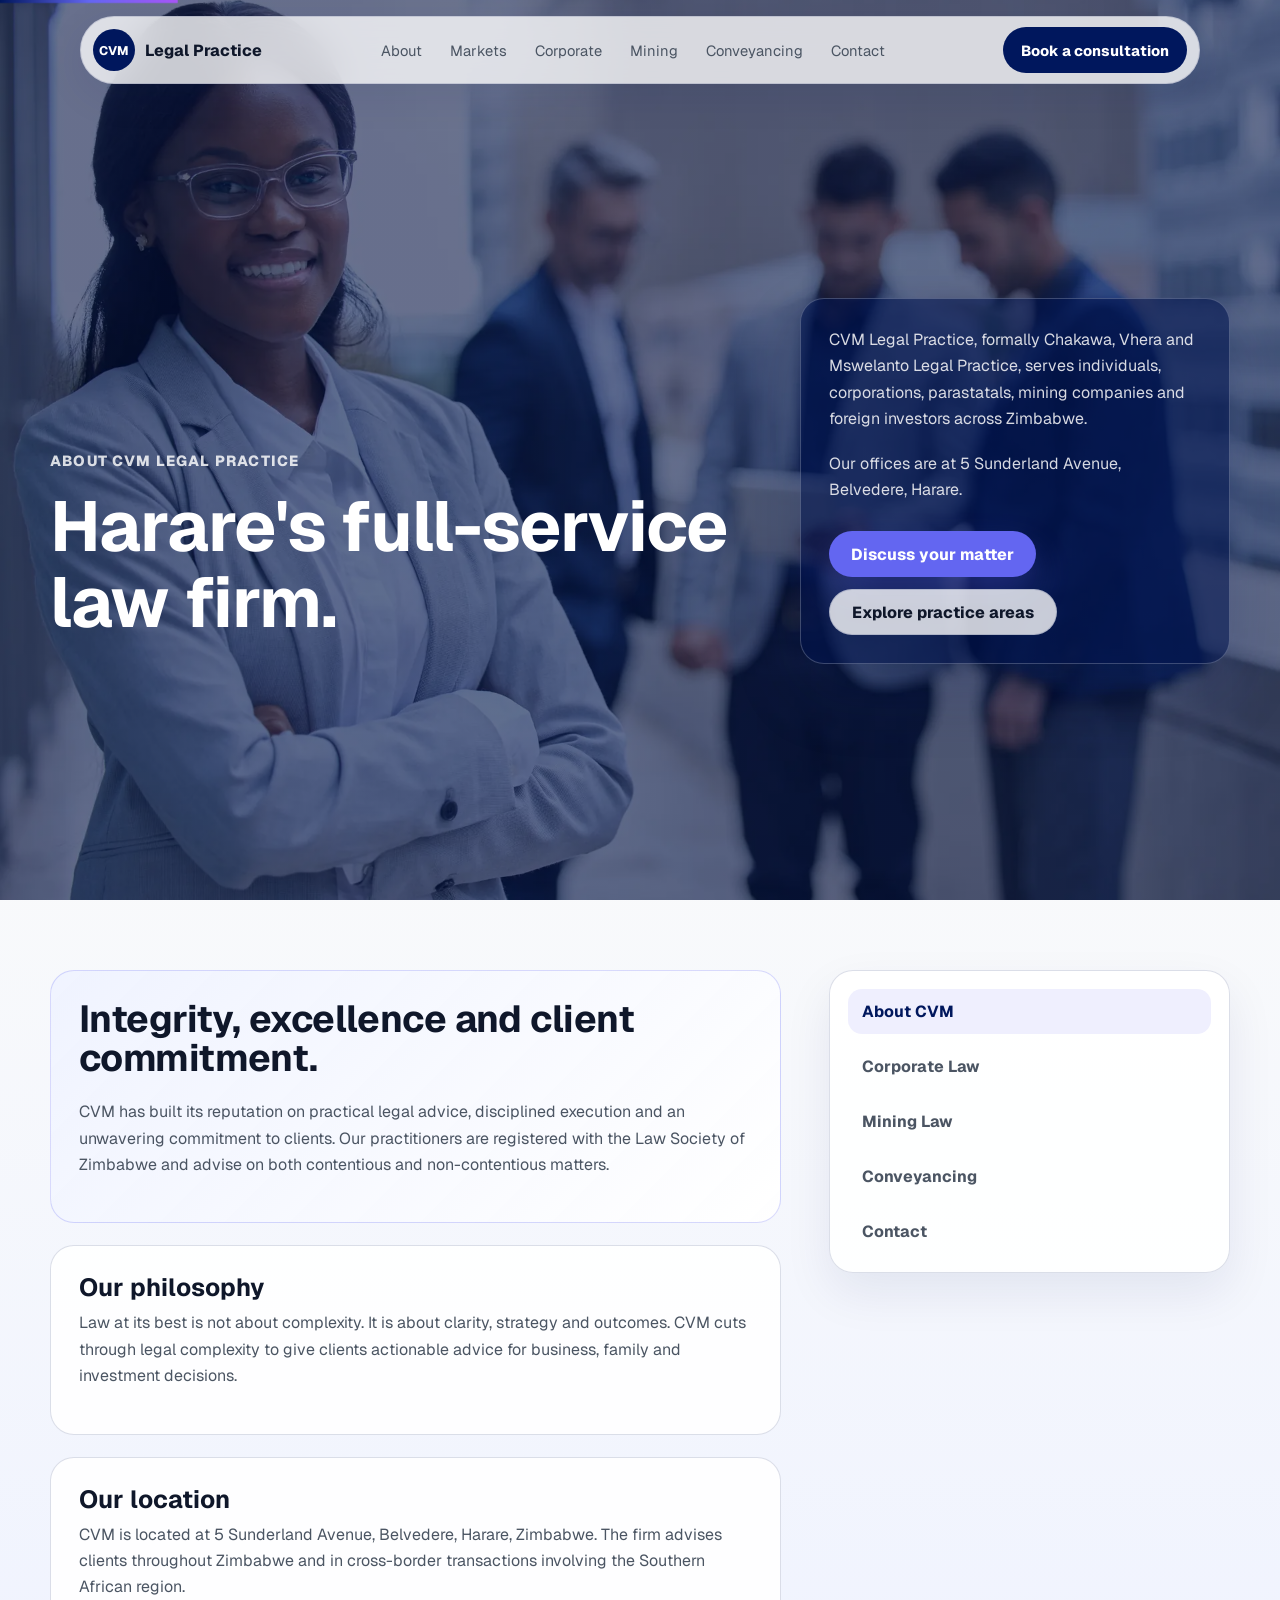
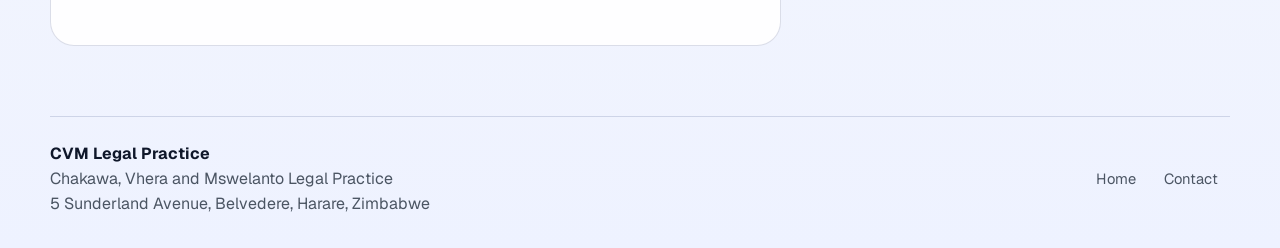
==== about.html @ 9c1fe83d "Initial commit" ====
<!doctype html>
<html lang="en">
  <head>
    <meta charset="utf-8" />
    <meta name="viewport" content="width=device-width, initial-scale=1" />
    <title>About CVM Legal Practice | Harare Law Firm</title>
    <meta name="description" content="Learn about Chakawa, Vhera and Mswelanto Legal Practice, a full-service law firm in Harare with expertise across corporate, mining, property and family law." />
    <link rel="canonical" href="https://www.cvm.co.zw/about.html" />
    <link rel="preconnect" href="https://fonts.googleapis.com" />
    <link rel="preconnect" href="https://fonts.gstatic.com" crossorigin />
    <link href="https://fonts.googleapis.com/css2?family=Geist:wght@100..900&display=swap" rel="stylesheet" />
    <link rel="stylesheet" href="styles.css" />
  </head>
  <body>
    <div class="scroll-progress" aria-hidden="true"></div>
    <header class="site-header" data-header>
      <a class="brand" href="index.html"><span class="brand-mark">CVM</span><span>Legal Practice</span></a>
      <nav class="nav-links" aria-label="Primary navigation"><a href="about.html">About</a><a href="index.html#markets">Markets</a><a href="corporate-law.html">Corporate</a><a href="mining-law.html">Mining</a><a href="conveyancing-harare.html">Conveyancing</a><a href="contact.html">Contact</a></nav>
      <a class="nav-cta" href="contact.html"><span class="cta-full">Book a consultation</span><span class="cta-short">Consult</span></a>
    </header>

    <main>
      <section class="page-hero section-shell" style="--hero-image: url('images/portrait-business-people-black-woman-with-arms-crossed-balcony-confidence-with-career-ambition-outdoor-employees-lawyer-with-pride-internship-buildings-with-candidate-attorney.webp'); --hero-position: center 35%;">
        <div class="page-hero-inner reveal">
          <div><p class="eyebrow">About CVM Legal Practice</p><h1>Harare's full-service law firm.</h1></div>
          <div class="page-summary"><p>CVM Legal Practice, formally Chakawa, Vhera and Mswelanto Legal Practice, serves individuals, corporations, parastatals, mining companies and foreign investors across Zimbabwe.</p>
            <p>Our offices are at 5 Sunderland Avenue, Belvedere, Harare.</p><div class="hero-actions"><a class="button button-primary" href="contact.html">Discuss your matter</a><a class="button button-secondary" href="#details">Explore practice areas</a></div></div>
        </div>
      </section>

      <section class="content-section section-shell" id="details">
        <div class="content-grid">
          <div class="copy-block reveal">
            <div class="answer-block">
              <h2>Integrity, excellence and client commitment.</h2>
              <p>CVM has built its reputation on practical legal advice, disciplined execution and an unwavering commitment to clients. Our practitioners are registered with the Law Society of Zimbabwe and advise on both contentious and non-contentious matters.</p>
            </div>
            <div class="info-panel">
              <h3>Our philosophy</h3>
              <p>Law at its best is not about complexity. It is about clarity, strategy and outcomes. CVM cuts through legal complexity to give clients actionable advice for business, family and investment decisions.</p>
            </div>
            <div class="info-panel">
              <h3>Our location</h3>
              <p>CVM is located at 5 Sunderland Avenue, Belvedere, Harare, Zimbabwe. The firm advises clients throughout Zimbabwe and in cross-border transactions involving the Southern African region.</p>
            </div>
          </div>
          <aside class="side-nav reveal">
            <a class="is-active" href="about.html">About CVM</a>
            <a href="corporate-law.html">Corporate Law</a>
            <a href="mining-law.html">Mining Law</a>
            <a href="conveyancing-harare.html">Conveyancing</a>
            <a href="contact.html">Contact</a>
          </aside>
        </div>
      </section>
    </main>

    <footer class="site-footer">
      <div><strong>CVM Legal Practice</strong><span>Chakawa, Vhera and Mswelanto Legal Practice</span><span>5 Sunderland Avenue, Belvedere, Harare, Zimbabwe</span></div>
      <nav><a href="index.html">Home</a><a href="contact.html">Contact</a></nav>
    </footer>
    <script src="script.js"></script>
  </body>
</html>
---- styles.css ----
:root {
  --ink: #0f172a;
  --muted: #4b5563;
  --paper: #f9fafb;
  --paper-strong: #ffffff;
  --clay: #6366f1;
  --moss: #00175d;
  --gold: #a855f7;
  --charcoal: #001450;
  --line: rgba(0, 23, 93, 0.14);
  --shadow: 0 28px 70px rgba(0, 23, 93, 0.16);
  font-family:
    "ABC Diatype", "ABCDiatype", Geist, Inter, ui-sans-serif, system-ui, -apple-system, BlinkMacSystemFont, "Segoe UI",
    sans-serif;
}

* {
  box-sizing: border-box;
}

html {
  scroll-behavior: smooth;
}

body {
  margin: 0;
  color: var(--ink);
  background:
    linear-gradient(180deg, var(--paper-strong) 0%, var(--paper) 44%, #eef2ff 100%);
  overflow-x: hidden;
}

img {
  display: block;
  max-width: 100%;
}

a {
  color: inherit;
  text-decoration: none;
}

.scroll-progress {
  position: fixed;
  inset: 0 auto auto 0;
  z-index: 80;
  width: 100%;
  height: 3px;
  transform: scaleX(0);
  transform-origin: left;
  background: linear-gradient(90deg, var(--moss), var(--clay), var(--gold));
}

.site-header {
  position: fixed;
  top: 16px;
  left: 50%;
  z-index: 70;
  display: grid;
  grid-template-columns: auto 1fr auto;
  align-items: center;
  gap: 28px;
  width: min(1120px, calc(100% - 32px));
  padding: 10px 12px;
  border: 1px solid rgba(0, 23, 93, 0.12);
  border-radius: 999px;
  background: rgba(255, 255, 255, 0.78);
  box-shadow: 0 12px 40px rgba(0, 23, 93, 0.08);
  backdrop-filter: blur(18px);
  transform: translateX(-50%);
  transition: background 240ms ease, transform 240ms ease, box-shadow 240ms ease;
}

.site-header.is-scrolled {
  background: rgba(255, 255, 255, 0.94);
  box-shadow: 0 18px 48px rgba(0, 23, 93, 0.14);
}

.brand,
.nav-links,
.site-footer nav {
  display: flex;
  align-items: center;
}

.brand {
  gap: 10px;
  font-weight: 760;
  white-space: nowrap;
}

.brand-mark {
  display: grid;
  width: 42px;
  height: 42px;
  place-items: center;
  border-radius: 50%;
  color: #ffffff;
  background: var(--moss);
  font-size: 0.78rem;
  letter-spacing: 0;
}

.nav-links {
  justify-content: center;
  gap: 4px;
}

.nav-links a,
.site-footer a {
  padding: 10px 12px;
  border-radius: 999px;
  color: var(--muted);
  font-size: 0.92rem;
  transition: color 180ms ease, background 180ms ease;
}

.nav-links a:hover,
.site-footer a:hover {
  color: var(--moss);
  background: rgba(99, 102, 241, 0.09);
}

.nav-cta,
.button {
  display: inline-flex;
  min-height: 46px;
  align-items: center;
  justify-content: center;
  border-radius: 999px;
  font-weight: 760;
  transition: transform 180ms ease, box-shadow 180ms ease, background 180ms ease;
}

.nav-cta {
  padding: 0 18px;
  color: #ffffff;
  background: var(--moss);
  font-size: 0.92rem;
}

.cta-short {
  display: none;
}

.button {
  padding: 0 22px;
}

.button:hover,
.nav-cta:hover {
  transform: translateY(-2px);
}

.button-primary {
  color: #ffffff;
  background: var(--clay);
  box-shadow: 0 18px 34px rgba(99, 102, 241, 0.28);
}

.button-secondary {
  border: 1px solid var(--line);
  color: var(--ink);
  background: rgba(255, 255, 255, 0.78);
}

.button-dark {
  color: #ffffff;
  background: var(--moss);
}

.section-shell {
  width: min(1180px, calc(100% - 40px));
  margin: 0 auto;
}

.hero,
.page-hero {
  position: relative;
  isolation: isolate;
  width: 100%;
  max-width: none;
  min-height: 100vh;
  margin: 0;
  overflow: hidden;
  color: var(--paper-strong);
  background-image:
    linear-gradient(rgba(0, 15, 60, 0.58), rgba(0, 15, 60, 0.58)),
    var(--hero-image);
  background-position: center, center, var(--hero-position, center);
  background-size: cover;
  background-attachment: fixed;
}

.hero::after,
.page-hero::after {
  content: none;
}

.hero {
  display: flex;
  flex-direction: column;
  justify-content: center;
  padding: 148px max(16px, calc((100% - 1120px) / 2)) 88px;
}

.hero-copy,
.network-copy,
.section-heading {
  min-width: 0;
}

.eyebrow {
  margin: 0 0 18px;
  color: var(--moss);
  font-size: 0.92rem;
  font-weight: 820;
  letter-spacing: 0.08em;
  text-transform: uppercase;
}

.hero .eyebrow,
.page-hero .eyebrow {
  color: rgba(255, 255, 255, 0.82);
}

h1,
h2,
h3,
p {
  margin-top: 0;
}

h1,
h2 {
  letter-spacing: -0.015em;
  line-height: 1.08;
}

h1 {
  max-width: 820px;
  margin-bottom: 24px;
  font-size: 4.4rem;
  overflow-wrap: break-word;
}

h2 {
  margin-bottom: 22px;
  font-size: 4.6rem;
}

h3 {
  margin-bottom: 10px;
  font-size: 1.85rem;
  line-height: 1.05;
}

.hero-text,
.section-heading p,
.network-copy p,
.final-card p {
  color: var(--muted);
  font-size: 1.18rem;
  line-height: 1.62;
}

.hero-text {
  max-width: 600px;
}

.hero .hero-text,
.page-hero .page-summary p {
  color: rgba(255, 255, 255, 0.84);
}

.hero-actions,
.contact-row {
  display: flex;
  flex-wrap: wrap;
  gap: 12px;
  margin-top: 28px;
}

.intro-band {
  padding: 96px 0 56px;
}

.intro-inner {
  width: min(1180px, calc(100% - 40px));
  margin: 0 auto;
  padding: 32px;
  border: 1px solid var(--line);
  border-radius: 28px;
  background: rgba(255, 255, 255, 0.88);
  box-shadow: 0 22px 52px rgba(0, 23, 93, 0.08);
}

.intro-inner p {
  max-width: 980px;
  margin: 0;
  color: var(--muted);
  font-size: 1.18rem;
  line-height: 1.7;
}

.hero-visual {
  position: relative;
  display: grid;
  min-height: 480px;
  overflow: visible;
  background: transparent;
  isolation: isolate;
}

.network-visual::after {
  position: absolute;
  inset: 0;
  content: "";
  background:
    linear-gradient(180deg, rgba(0, 23, 93, 0.02), rgba(0, 20, 80, 0.5)),
    linear-gradient(90deg, rgba(0, 20, 80, 0.32), transparent 58%);
  pointer-events: none;
}

.hero-visual img {
  display: none;
}

.network-visual img {
  position: absolute;
  inset: 0;
  width: 100%;
  height: 100%;
  object-fit: cover;
  transform: scale(1.04);
}

.floating-card {
  position: absolute;
  z-index: 2;
  width: min(300px, calc(100% - 40px));
  padding: 18px;
  border: 1px solid rgba(255, 255, 255, 0.3);
  border-radius: 22px;
  color: var(--paper-strong);
  background: rgba(0, 20, 80, 0.78);
  box-shadow: 0 18px 44px rgba(0, 23, 93, 0.28);
  backdrop-filter: blur(18px);
}

.top-card {
  top: 28px;
  left: 26px;
}

.bottom-card {
  right: 24px;
  bottom: 24px;
}

.matter-card strong {
  display: block;
  margin: 7px 0 10px;
  font-size: 1.45rem;
  line-height: 1;
}

.card-kicker,
.matter-card small {
  color: rgba(255, 255, 255, 0.72);
  font-size: 0.82rem;
}

.meter {
  height: 8px;
  margin-bottom: 10px;
  overflow: hidden;
  border-radius: 999px;
  background: rgba(255, 255, 255, 0.18);
}

.meter span {
  display: block;
  height: 100%;
  border-radius: inherit;
  background: linear-gradient(90deg, var(--gold), var(--clay));
}

.service-strip {
  display: grid;
  grid-template-columns: repeat(3, minmax(0, 1fr));
  gap: 1px;
  width: min(1180px, calc(100% - 40px));
  margin: 0 auto;
  overflow: hidden;
  border: 1px solid var(--line);
  border-radius: 28px;
  background: var(--line);
  box-shadow: 0 24px 54px rgba(0, 23, 93, 0.08);
}

.market-section {
  padding: 128px 0 72px;
}

.market-grid {
  display: grid;
  grid-template-columns: repeat(3, minmax(0, 1fr));
  gap: 22px;
}

.market-card {
  position: relative;
  display: flex;
  min-height: 300px;
  flex-direction: column;
  justify-content: end;
  overflow: hidden;
  padding: 24px;
  border-radius: 24px;
  color: var(--paper-strong);
  background-image:
    linear-gradient(180deg, rgba(0, 20, 80, 0.06), rgba(0, 20, 80, 0.78)),
    var(--card-image);
  background-position: center;
  background-size: cover;
  box-shadow: 0 20px 48px rgba(0, 23, 93, 0.12);
}

.market-card-large {
  grid-column: span 2;
}

.market-card span {
  margin-bottom: 8px;
  color: rgba(255, 255, 255, 0.76);
  font-size: 0.8rem;
  font-weight: 840;
  letter-spacing: 0.08em;
  text-transform: uppercase;
}

.market-card strong {
  max-width: 360px;
  font-size: 1.35rem;
  line-height: 1.1;
}

.practice-section {
  padding: 128px 0 100px;
}

.practice-grid {
  display: grid;
  grid-template-columns: repeat(3, minmax(0, 1fr));
  gap: 24px;
}

.practice-card {
  position: relative;
  display: block;
  min-height: 420px;
  overflow: hidden;
  padding: 192px 34px 36px;
  border: 1px solid var(--line);
  border-radius: 24px;
  background: rgba(255, 255, 255, 0.9);
  box-shadow: 0 20px 48px rgba(0, 23, 93, 0.07);
  transition: transform 180ms ease, box-shadow 180ms ease, border-color 180ms ease;
}

.practice-card::before {
  position: absolute;
  inset: 0 0 auto;
  height: 150px;
  background-image:
    linear-gradient(180deg, rgba(0, 20, 80, 0.04), rgba(0, 20, 80, 0.22)),
    var(--card-image);
  background-position: center;
  background-size: cover;
  content: "";
}

.practice-card:hover {
  border-color: rgba(99, 102, 241, 0.34);
  box-shadow: 0 26px 58px rgba(0, 23, 93, 0.12);
  transform: translateY(-4px);
}

.practice-card span {
  display: inline-block;
  margin-bottom: 22px;
  color: var(--clay);
  font-size: 0.8rem;
  font-weight: 840;
  letter-spacing: 0.08em;
  text-transform: uppercase;
}

.practice-card p {
  color: var(--muted);
  line-height: 1.58;
}

.page-hero {
  display: grid;
  align-items: center;
  padding: 132px max(20px, calc((100% - 1180px) / 2)) 70px;
}

.page-hero-inner {
  display: grid;
  grid-template-columns: minmax(0, 0.95fr) minmax(320px, 0.58fr);
  gap: 46px;
  align-items: end;
  min-width: 0;
}

.page-hero h1 {
  max-width: 920px;
}

.page-summary {
  width: 100%;
  max-width: 100%;
  min-width: 0;
  padding: 28px;
  border: 1px solid rgba(255, 255, 255, 0.22);
  border-radius: 24px;
  background: rgba(0, 20, 80, 0.58);
  box-shadow: var(--shadow);
  backdrop-filter: blur(18px);
}

.page-summary p {
  overflow-wrap: anywhere;
  margin-bottom: 18px;
  color: rgba(255, 255, 255, 0.84);
  line-height: 1.65;
}

.page-summary p:last-child {
  margin-bottom: 0;
}

.content-section {
  padding: 70px 0;
}

.content-grid {
  display: grid;
  grid-template-columns: minmax(0, 0.82fr) minmax(320px, 0.45fr);
  gap: 48px;
  align-items: start;
  min-width: 0;
}

.copy-block {
  display: grid;
  gap: 22px;
}

.answer-block,
.services-list,
.info-panel {
  padding: 28px;
  border: 1px solid var(--line);
  border-radius: 24px;
  background: rgba(255, 255, 255, 0.9);
}

.answer-block {
  border-color: rgba(99, 102, 241, 0.24);
  background: linear-gradient(135deg, rgba(238, 242, 255, 0.9), rgba(255, 255, 255, 0.96));
}

.answer-block p,
.copy-block p,
.info-panel p {
  color: var(--muted);
  line-height: 1.65;
}

.answer-block h2,
.info-panel h2,
.services-list h2 {
  font-size: 2.35rem;
  line-height: 1.04;
}

.answer-block h3,
.info-panel h3,
.services-list h3 {
  font-size: 1.55rem;
}

.services-list ul,
.info-panel ul {
  display: grid;
  gap: 12px;
  margin: 0;
  padding: 0;
  list-style: none;
}

.services-list li,
.info-panel li {
  position: relative;
  padding-left: 24px;
  color: var(--muted);
  line-height: 1.48;
}

.services-list li::before,
.info-panel li::before {
  position: absolute;
  left: 0;
  top: 0.62em;
  width: 8px;
  height: 8px;
  border-radius: 50%;
  background: var(--clay);
  content: "";
}

.side-nav {
  position: sticky;
  top: 112px;
  display: grid;
  gap: 10px;
  padding: 18px;
  border: 1px solid var(--line);
  border-radius: 24px;
  background: rgba(255, 255, 255, 0.9);
  box-shadow: 0 20px 48px rgba(0, 23, 93, 0.08);
}

.side-nav a {
  padding: 12px 14px;
  border-radius: 14px;
  color: var(--muted);
  font-weight: 720;
}

.side-nav a:hover,
.side-nav a.is-active {
  color: var(--moss);
  background: rgba(99, 102, 241, 0.1);
}

.mini-faq {
  display: grid;
  gap: 14px;
}

.mini-faq details {
  border: 1px solid var(--line);
  border-radius: 18px;
  background: rgba(255, 255, 255, 0.9);
  overflow: hidden;
}

.mini-faq summary {
  cursor: pointer;
  padding: 18px 20px;
  color: var(--ink);
  font-weight: 800;
  list-style: none;
}

.mini-faq p {
  margin: 0;
  padding: 0 20px 20px;
  color: var(--muted);
  line-height: 1.62;
}

.service-panel {
  position: relative;
  min-height: 420px;
  overflow: hidden;
  padding: 44px;
  color: var(--paper-strong);
  background-image:
    linear-gradient(180deg, rgba(0, 20, 80, 0.22), rgba(0, 20, 80, 0.82)),
    var(--card-image);
  background-position: center;
  background-size: cover;
}

.service-panel h2,
.service-panel p {
  position: relative;
  z-index: 1;
}

.service-panel span,
.step span,
.device-header p,
.device-footer span {
  display: inline-block;
  margin-bottom: 24px;
  color: var(--clay);
  font-size: 0.8rem;
  font-weight: 840;
  letter-spacing: 0.08em;
  text-transform: uppercase;
}

.service-panel span {
  color: rgba(255, 255, 255, 0.9);
}

.service-panel h2 {
  margin-bottom: 22px;
  font-size: 3.1rem;
  line-height: 0.98;
}

.service-panel p,
.step p,
.timeline-row small,
.risk-stats span {
  color: var(--muted);
  line-height: 1.58;
}

.service-panel p {
  color: rgba(255, 255, 255, 0.8);
}

.method {
  padding: 160px 0 140px;
}

.section-heading {
  max-width: 850px;
  margin-bottom: 72px;
}

.steps-grid {
  display: grid;
  grid-template-columns: minmax(0, 0.92fr) minmax(340px, 0.72fr);
  gap: 70px;
  align-items: start;
}

.steps-copy {
  display: grid;
  gap: 18px;
}

.step {
  position: relative;
  min-height: 172px;
  padding: 30px 0 34px 178px;
  border-bottom: 1px solid var(--line);
}

.step::before {
  position: absolute;
  left: 0;
  top: 30px;
  width: 142px;
  height: 112px;
  border-radius: 18px;
  background-image:
    linear-gradient(180deg, rgba(0, 20, 80, 0.02), rgba(0, 20, 80, 0.24)),
    var(--card-image);
  background-position: center;
  background-size: cover;
  box-shadow: 0 14px 32px rgba(0, 23, 93, 0.1);
  content: "";
}

.case-device {
  position: sticky;
  top: 112px;
  min-height: 560px;
  padding: 20px;
  border: 1px solid rgba(255, 255, 255, 0.18);
  border-radius: 34px;
  color: var(--paper-strong);
  background-image:
    linear-gradient(145deg, rgba(168, 85, 247, 0.28), rgba(0, 20, 80, 0.9)),
    var(--card-image);
  background-position: center;
  background-size: cover;
  box-shadow: var(--shadow);
}

.device-bar {
  display: flex;
  gap: 8px;
  margin-bottom: 34px;
}

.device-bar span {
  width: 10px;
  height: 10px;
  border-radius: 50%;
  background: rgba(255, 255, 255, 0.35);
}

.device-header {
  padding: 18px;
  border-radius: 22px;
  background: rgba(255, 255, 255, 0.08);
}

.device-header p {
  margin-bottom: 10px;
}

.device-header strong {
  font-size: 1.55rem;
}

.timeline {
  display: grid;
  gap: 18px;
  padding: 28px 10px;
}

.timeline-row {
  display: grid;
  grid-template-columns: 24px 1fr;
  gap: 14px;
  align-items: start;
}

.timeline-row > span {
  position: relative;
  width: 16px;
  height: 16px;
  margin-top: 4px;
  border: 2px solid rgba(255, 255, 255, 0.32);
  border-radius: 50%;
}

.timeline-row.active > span {
  border-color: var(--gold);
  background: var(--gold);
  box-shadow: 0 0 0 7px rgba(168, 85, 247, 0.12);
}

.timeline-row strong {
  display: block;
  margin-bottom: 4px;
}

.device-footer {
  display: flex;
  align-items: end;
  justify-content: space-between;
  margin-top: auto;
  padding: 22px;
  border-radius: 22px;
  background: var(--paper-strong);
  color: var(--ink);
}

.device-footer span {
  margin: 0;
  color: var(--muted);
}

.device-footer strong {
  color: var(--moss);
  font-size: 2.8rem;
  line-height: 0.88;
}

.risk-band {
  color: var(--paper-strong);
  background-image:
    linear-gradient(90deg, rgba(0, 20, 80, 0.95), rgba(0, 20, 80, 0.78)),
    var(--card-image);
  background-position: center;
  background-size: cover;
  background-attachment: fixed;
}

.risk-inner {
  display: grid;
  grid-template-columns: minmax(0, 0.95fr) minmax(0, 1.05fr);
  gap: 56px;
  width: min(1180px, calc(100% - 40px));
  margin: 0 auto;
  padding: 108px 0;
}

.faq-inner {
  align-items: start;
}

.faq-list {
  display: grid;
  gap: 14px;
}

.faq-item {
  border: 1px solid rgba(255, 255, 255, 0.12);
  border-radius: 22px;
  background: rgba(255, 255, 255, 0.06);
  overflow: hidden;
}

.faq-item summary {
  cursor: pointer;
  padding: 22px 24px;
  color: var(--paper-strong);
  font-size: 1.05rem;
  font-weight: 780;
  list-style: none;
}

.faq-item summary::-webkit-details-marker {
  display: none;
}

.faq-item summary::after {
  content: "+";
  float: right;
  color: var(--gold);
  font-size: 1.35rem;
  line-height: 1;
}

.faq-item[open] summary::after {
  content: "-";
}

.faq-item p {
  margin: 0;
  padding: 0 24px 24px;
  color: rgba(255, 255, 255, 0.72);
  line-height: 1.62;
}

.risk-copy h2 {
  max-width: 620px;
}

.risk-stats {
  display: grid;
  gap: 16px;
}

.stat-card {
  display: grid;
  grid-template-columns: 140px 1fr;
  gap: 20px;
  align-items: center;
  padding: 24px;
  border: 1px solid rgba(255, 255, 255, 0.12);
  border-radius: 24px;
  background: rgba(255, 255, 255, 0.06);
}

.stat-card strong {
  color: var(--gold);
  font-size: 4.2rem;
  line-height: 0.9;
}

.risk-stats span {
  color: rgba(255, 255, 255, 0.72);
  font-size: 1.05rem;
}

.network {
  display: grid;
  grid-template-columns: minmax(360px, 0.88fr) minmax(0, 1fr);
  gap: 72px;
  align-items: center;
  padding: 152px 0;
}

.network-visual {
  position: relative;
  display: grid;
  min-height: 540px;
  overflow: hidden;
  border-radius: 32px;
  background: var(--charcoal);
  box-shadow: var(--shadow);
}

.network-copy {
  max-width: 650px;
}

.final-cta {
  width: min(1180px, calc(100% - 40px));
  margin: 0 auto;
  padding: 0 0 92px;
}

.final-card {
  padding: clamp(32px, 7vw, 76px);
  border-radius: 34px;
  color: var(--paper-strong);
  background-image:
    linear-gradient(135deg, rgba(0, 23, 93, 0.94), rgba(99, 102, 241, 0.74)),
    var(--final-image);
  background-position: center;
  background-size: cover;
  box-shadow: var(--shadow);
}

.final-card .eyebrow,
.final-card p {
  color: rgba(255, 255, 255, 0.78);
}

.final-card h2 {
  max-width: 920px;
}

.final-card p {
  max-width: 700px;
}

.contact-details {
  display: grid;
  gap: 8px;
  max-width: 760px;
  margin-top: 24px;
  color: rgba(255, 255, 255, 0.82);
  line-height: 1.48;
}

.site-footer {
  display: flex;
  width: min(1180px, calc(100% - 40px));
  margin: 0 auto;
  padding: 26px 0 34px;
  align-items: center;
  justify-content: space-between;
  border-top: 1px solid var(--line);
}

.site-footer div {
  display: grid;
  gap: 4px;
}

.site-footer span {
  color: var(--muted);
}

.site-footer nav {
  gap: 4px;
}

.reveal {
  opacity: 0;
  transform: translateY(26px);
  will-change: transform, opacity;
  transition: opacity 750ms ease, transform 950ms cubic-bezier(0.16, 1, 0.3, 1);
}

.reveal.is-visible {
  opacity: 1;
  transform: translateY(0) scale(1);
}

.hero .reveal,
.page-hero .reveal {
  opacity: 1;
  transform: none;
}

@media (prefers-reduced-motion: reduce) {
  *,
  *::before,
  *::after {
    scroll-behavior: auto !important;
    transition-duration: 0.01ms !important;
    animation-duration: 0.01ms !important;
    animation-iteration-count: 1 !important;
  }
}

@media (max-width: 980px) {
  .site-header {
    grid-template-columns: auto auto;
    gap: 12px;
  }

  .nav-links {
    display: none;
  }

  .hero,
  .page-hero-inner,
  .content-grid,
  .steps-grid,
  .risk-inner,
  .network {
    grid-template-columns: 1fr;
  }

  .market-grid {
    grid-template-columns: repeat(2, minmax(0, 1fr));
    gap: 16px;
  }

  .market-card-large {
    grid-column: auto;
  }

  .practice-grid {
    grid-template-columns: repeat(2, minmax(0, 1fr));
    gap: 16px;
  }

  .hero {
    min-height: 100vh;
    padding-top: 118px;
  }

  .hero-visual,
  .network-visual {
    min-height: 500px;
  }

  h1 {
    font-size: 4.6rem;
  }

  h2 {
    font-size: 4.3rem;
  }

  .case-device {
    position: relative;
    top: auto;
  }

  .side-nav {
    position: relative;
    top: auto;
  }
}

@media (max-width: 680px) {
  .site-header {
    top: 10px;
    width: calc(100% - 20px);
    padding: 8px;
  }

  .brand span:last-child {
    display: none;
  }

  .brand-mark {
    width: 38px;
    height: 38px;
  }

  .nav-cta {
    min-height: 40px;
    max-width: 118px;
    padding: 0 15px;
    font-size: 0.82rem;
  }

  .cta-full {
    display: none;
  }

  .cta-short {
    display: inline;
  }

  .section-shell,
  .service-strip,
  .intro-inner,
  .risk-inner,
  .final-cta,
  .site-footer {
    width: min(1180px, calc(100% - 24px));
  }

  .hero {
    padding: 108px 12px 58px;
    gap: 30px;
  }

  .market-grid {
    grid-template-columns: 1fr;
  }

  .market-card {
    min-height: 230px;
    padding: 22px;
    border-radius: 20px;
  }

  .page-hero {
    min-height: 100vh;
    padding: 112px 12px 50px;
  }

  .page-hero-inner {
    width: 100%;
    min-width: 0;
  }

  .page-hero h1 {
    max-width: 330px;
    font-size: 2.18rem;
    line-height: 1.02;
    overflow-wrap: anywhere;
  }

  .page-summary,
  .answer-block,
  .services-list,
  .info-panel {
    width: min(100%, 330px);
    padding: 22px;
    border-radius: 20px;
  }

  .content-section {
    padding: 48px 0;
  }

  .hero-copy {
    width: min(100%, 330px);
  }

  h1 {
    max-width: 340px;
    font-size: 2.95rem;
    line-height: 0.96;
  }

  h2 {
    font-size: 3.1rem;
    line-height: 0.98;
  }

  h3 {
    font-size: 1.45rem;
  }

  .hero-text,
  .section-heading p,
  .network-copy p,
  .final-card p {
    font-size: 1.02rem;
  }

  .eyebrow {
    max-width: 320px;
    font-size: 0.76rem;
    line-height: 1.45;
  }

  .hero-actions,
  .contact-row {
    display: grid;
    width: min(100%, 330px);
  }

  .hero-visual,
  .network-visual {
    min-height: 430px;
    border-radius: 24px;
  }

  .floating-card {
    width: calc(100% - 28px);
    padding: 15px;
    border-radius: 18px;
  }

  .matter-card strong {
    font-size: 1.18rem;
    line-height: 1.08;
  }

  .top-card {
    top: 14px;
    left: 14px;
  }

  .bottom-card {
    right: 14px;
    bottom: 14px;
  }

  .service-strip {
    grid-template-columns: 1fr;
    border-radius: 22px;
  }

  .practice-section {
    padding: 66px 0 56px;
  }

  .practice-grid {
    grid-template-columns: 1fr;
  }

  .practice-card {
    min-height: auto;
    padding: 24px;
    border-radius: 20px;
  }

  .intro-inner {
    padding: 24px;
    border-radius: 22px;
  }

  .intro-inner p {
    font-size: 1.02rem;
  }

  .service-panel {
    min-height: 285px;
    padding: 26px;
  }

  .step {
    min-height: auto;
    padding: 154px 0 34px;
  }

  .step::before {
    top: 24px;
    width: 100%;
    height: 108px;
  }

  .method,
  .network {
    padding: 78px 0;
  }

  .steps-grid {
    gap: 36px;
  }

  .case-device {
    min-height: 500px;
    border-radius: 26px;
  }

  .risk-inner {
    padding: 76px 0;
  }

  .stat-card {
    grid-template-columns: 1fr;
    gap: 8px;
  }

  .final-card {
    border-radius: 24px;
  }

  .site-footer {
    display: grid;
    gap: 18px;
  }
}

/* ── Consultation form ───────────────────────────────────────────── */

.consultation-layout {
  display: grid;
  grid-template-columns: minmax(0, 1.3fr) minmax(300px, 0.62fr);
  gap: 60px;
  align-items: start;
  padding: 72px 0 108px;
}

.form-side h2 {
  font-size: 2.8rem;
  margin-bottom: 12px;
}

.form-side > p {
  color: var(--muted);
  font-size: 1.08rem;
  line-height: 1.65;
  margin-bottom: 36px;
}

.consult-form {
  display: grid;
  gap: 20px;
}

.form-row {
  display: grid;
  grid-template-columns: 1fr 1fr;
  gap: 18px;
}

.form-group {
  display: grid;
  gap: 8px;
}

.form-group label {
  font-size: 0.82rem;
  font-weight: 800;
  color: var(--ink);
  letter-spacing: 0.06em;
  text-transform: uppercase;
}

.form-group input,
.form-group select,
.form-group textarea {
  width: 100%;
  padding: 14px 18px;
  border: 1px solid var(--line);
  border-radius: 14px;
  background: rgba(255, 255, 255, 0.92);
  color: var(--ink);
  font-size: 1rem;
  font-family: inherit;
  transition: border-color 220ms ease, box-shadow 220ms ease;
  outline: none;
  -webkit-appearance: none;
  appearance: none;
}

.form-group input::placeholder,
.form-group textarea::placeholder {
  color: rgba(75, 85, 99, 0.55);
}

.form-group input:focus,
.form-group select:focus,
.form-group textarea:focus {
  border-color: rgba(99, 102, 241, 0.6);
  box-shadow: 0 0 0 4px rgba(99, 102, 241, 0.1);
}

.form-group textarea {
  resize: vertical;
  min-height: 126px;
  line-height: 1.62;
}

.form-submit {
  width: 100%;
  min-height: 54px;
  font-size: 1rem;
  letter-spacing: 0.01em;
  cursor: pointer;
  border: none;
}

.contact-info-side {
  display: grid;
  gap: 22px;
  position: sticky;
  top: 112px;
}

.info-card {
  padding: 30px;
  border: 1px solid var(--line);
  border-radius: 24px;
  background: rgba(255, 255, 255, 0.92);
  box-shadow: 0 16px 40px rgba(0, 23, 93, 0.07);
}

.info-card h3 {
  font-size: 1.22rem;
  line-height: 1.2;
  margin-bottom: 20px;
}

.info-card ul {
  display: grid;
  gap: 16px;
  margin: 0;
  padding: 0;
  list-style: none;
}

.info-card li {
  display: grid;
  gap: 3px;
}

.info-card li strong {
  font-size: 0.74rem;
  font-weight: 860;
  letter-spacing: 0.08em;
  text-transform: uppercase;
  color: var(--clay);
}

.info-card li span,
.info-card li a {
  color: var(--muted);
  line-height: 1.52;
  font-size: 0.96rem;
}

@media (max-width: 860px) {
  .consultation-layout {
    grid-template-columns: 1fr;
    padding: 52px 0 80px;
  }

  .contact-info-side {
    position: relative;
    top: auto;
  }

  .form-row {
    grid-template-columns: 1fr;
    gap: 16px;
  }
}
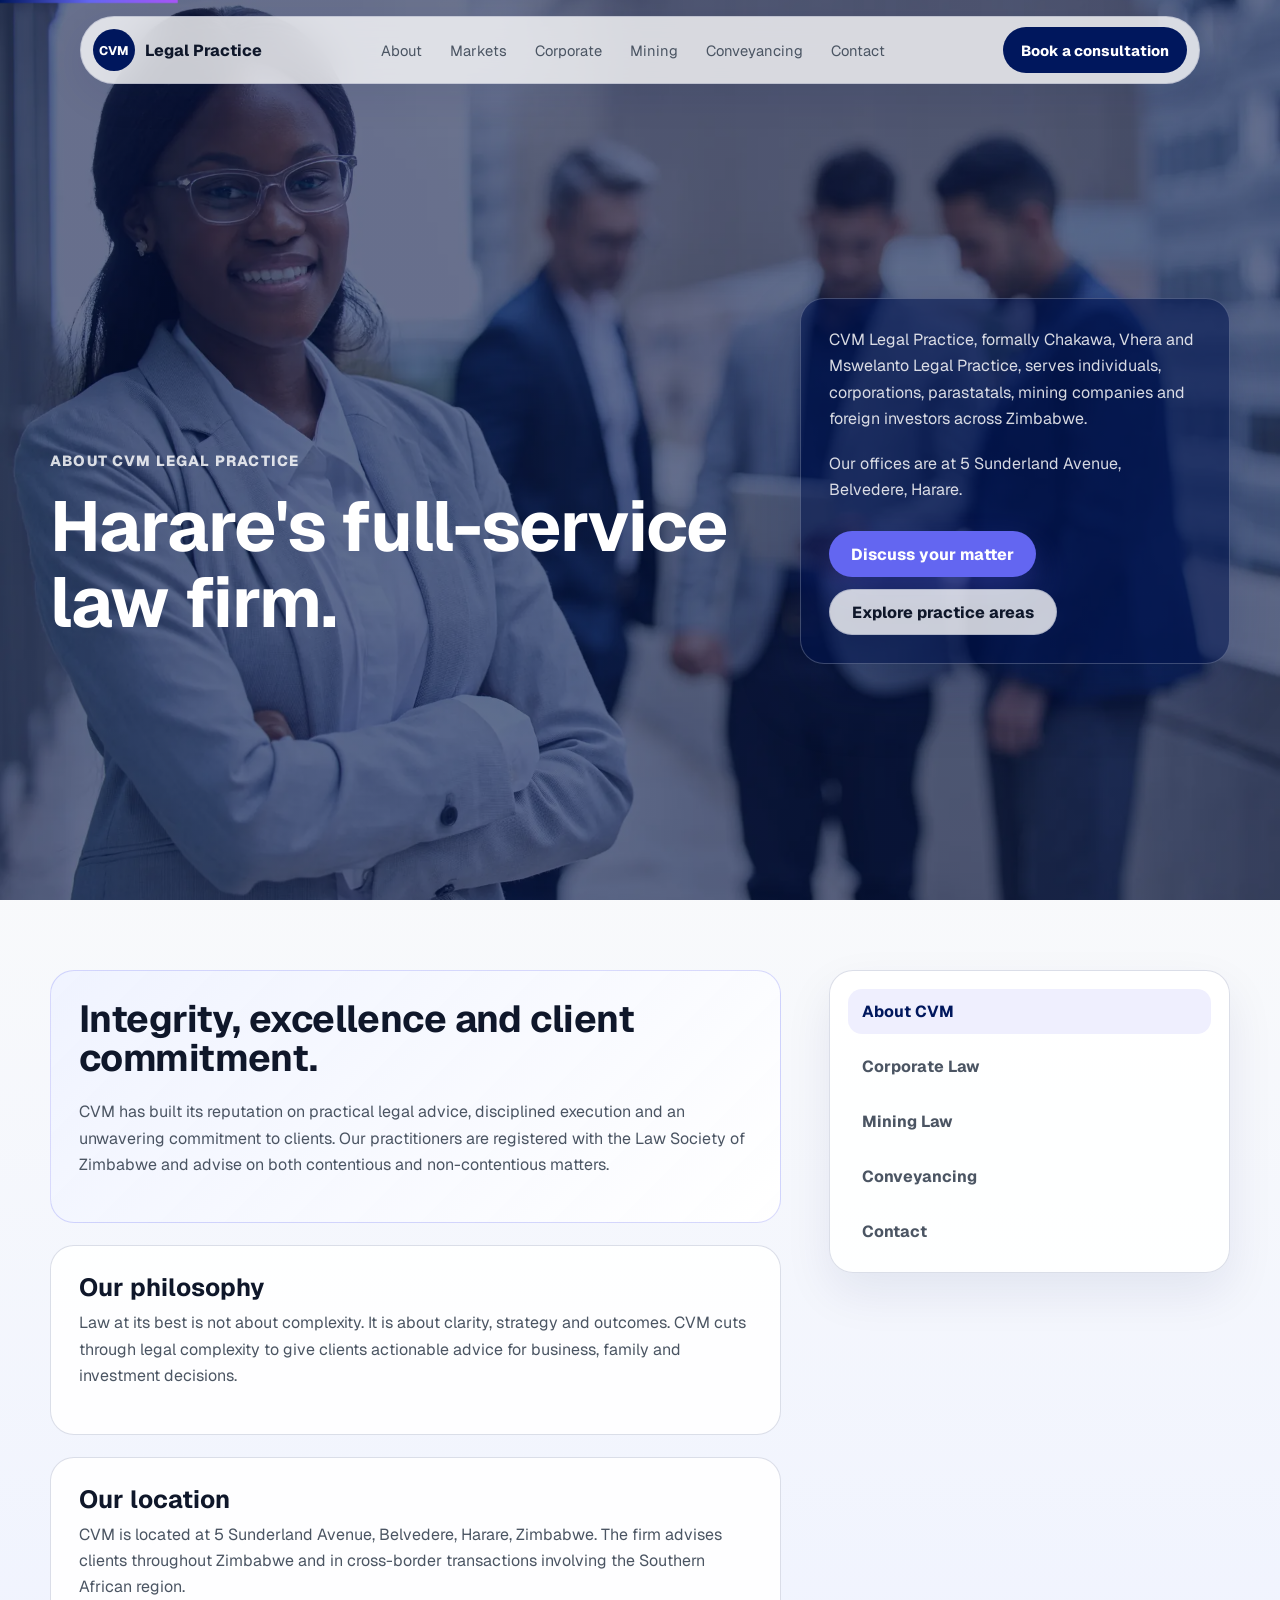
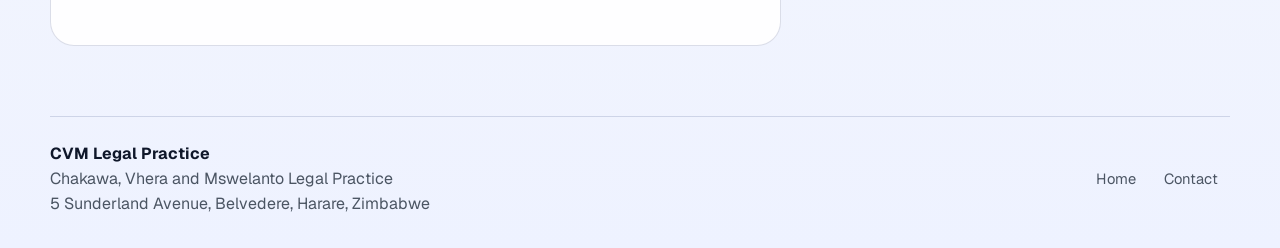
==== commit 51699459: "white space gone on mobile" ====
--- a/about.html
+++ b/about.html
@@ -15,7 +15,7 @@
     <div class="scroll-progress" aria-hidden="true"></div>
     <header class="site-header" data-header>
       <a class="brand" href="index.html"><span class="brand-mark">CVM</span><span>Legal Practice</span></a>
-      <nav class="nav-links" aria-label="Primary navigation"><a href="about.html">About</a><a href="index.html#markets">Markets</a><a href="corporate-law.html">Corporate</a><a href="mining-law.html">Mining</a><a href="conveyancing-harare.html">Conveyancing</a><a href="contact.html">Contact</a></nav>
+      <nav class="nav-links" aria-label="Primary navigation"><a href="about.html">About</a><a href="index.html#markets">Markets</a><a href="corporate-law.html">Corporate</a><a href="mining-law.html">Mining</a><a href="conveyancing-harare.html">Conveyancing</a><a href="contact.html">Contact</a><a href="contact.html" class="nav-consult-mobile">Book a consultation</a></nav>
       <a class="nav-cta" href="contact.html"><span class="cta-full">Book a consultation</span><span class="cta-short">Consult</span></a>
     </header>
 
@@ -57,7 +57,7 @@
 
     <footer class="site-footer">
       <div><strong>CVM Legal Practice</strong><span>Chakawa, Vhera and Mswelanto Legal Practice</span><span>5 Sunderland Avenue, Belvedere, Harare, Zimbabwe</span></div>
-      <nav><a href="index.html">Home</a><a href="contact.html">Contact</a></nav>
+      <nav><a href="index.html">Home</a><a href="contact.html">Contact</a><a href="contact.html" class="nav-consult-mobile">Book a consultation</a></nav>
     </footer>
     <script src="script.js"></script>
   </body>
--- a/styles.css
+++ b/styles.css
@@ -30,6 +30,10 @@
   overflow-x: hidden;
 }
 
+body.is-menu-open {
+  overflow: hidden;
+}
+
 img {
   display: block;
   max-width: 100%;
@@ -104,6 +108,66 @@
 .nav-links {
   justify-content: center;
   gap: 4px;
+}
+
+.nav-consult-mobile {
+  display: none;
+}
+
+.menu-toggle {
+  display: none;
+  width: 42px;
+  height: 42px;
+  place-items: center;
+  border: 1px solid rgba(0, 23, 93, 0.12);
+  border-radius: 50%;
+  color: var(--moss);
+  background: rgba(255, 255, 255, 0.74);
+  cursor: pointer;
+}
+
+.menu-toggle span {
+  position: relative;
+  display: block;
+  width: 18px;
+  height: 2px;
+  border-radius: 999px;
+  background: currentColor;
+  transition: background 160ms ease;
+}
+
+.menu-toggle span::before,
+.menu-toggle span::after {
+  content: "";
+  position: absolute;
+  left: 0;
+  width: 18px;
+  height: 2px;
+  border-radius: 999px;
+  background: currentColor;
+  transition: transform 180ms ease, top 180ms ease;
+}
+
+.menu-toggle span::before {
+  top: -6px;
+}
+
+.menu-toggle span::after {
+  top: 6px;
+}
+
+.site-header.is-menu-open .menu-toggle span {
+  background: transparent;
+}
+
+.site-header.is-menu-open .menu-toggle span::before {
+  top: 0;
+  transform: rotate(45deg);
+}
+
+.site-header.is-menu-open .menu-toggle span::after {
+  top: 0;
+  transform: rotate(-45deg);
 }
 
 .nav-links a,
@@ -187,7 +251,8 @@
   background-image:
     linear-gradient(rgba(0, 15, 60, 0.58), rgba(0, 15, 60, 0.58)),
     var(--hero-image);
-  background-position: center, center, var(--hero-position, center);
+  background-position: center, var(--hero-position, center);
+  background-repeat: no-repeat;
   background-size: cover;
   background-attachment: fixed;
 }
@@ -1085,12 +1150,54 @@
 
 @media (max-width: 980px) {
   .site-header {
-    grid-template-columns: auto auto;
-    gap: 12px;
+    grid-template-columns: auto 42px auto;
+    gap: 10px;
   }
 
   .nav-links {
-    display: none;
+    position: fixed;
+    top: 78px;
+    left: 16px;
+    right: 16px;
+    display: grid;
+    grid-template-columns: 1fr;
+    align-items: stretch;
+    gap: 6px;
+    padding: 10px;
+    border: 1px solid rgba(0, 23, 93, 0.12);
+    border-radius: 22px;
+    background: rgba(255, 255, 255, 0.96);
+    box-shadow: 0 22px 48px rgba(0, 23, 93, 0.18);
+    backdrop-filter: blur(18px);
+    opacity: 0;
+    visibility: hidden;
+    pointer-events: none;
+    transform: translateY(-10px) scale(0.98);
+    transition: opacity 180ms ease, visibility 180ms ease, transform 180ms ease;
+  }
+
+  .nav-links a {
+    padding: 14px 16px;
+    border-radius: 16px;
+    color: var(--ink);
+    font-size: 0.98rem;
+    font-weight: 720;
+  }
+
+  .site-header.is-menu-open .nav-links {
+    opacity: 1;
+    visibility: visible;
+    pointer-events: auto;
+    transform: translateY(0) scale(1);
+  }
+
+  .menu-toggle {
+    display: grid;
+  }
+
+  .hero,
+  .page-hero {
+    background-attachment: scroll;
   }
 
   .hero,
@@ -1117,7 +1224,7 @@
   }
 
   .hero {
-    min-height: 100vh;
+    min-height: 100svh;
     padding-top: 118px;
   }
 
@@ -1148,8 +1255,16 @@
 @media (max-width: 680px) {
   .site-header {
     top: 10px;
+    grid-template-columns: auto 40px;
+    gap: 8px;
     width: calc(100% - 20px);
     padding: 8px;
+  }
+
+  .nav-links {
+    top: 74px;
+    left: 10px;
+    right: 10px;
   }
 
   .brand span:last-child {
@@ -1162,10 +1277,19 @@
   }
 
   .nav-cta {
-    min-height: 40px;
-    max-width: 118px;
-    padding: 0 15px;
-    font-size: 0.82rem;
+    display: none;
+  }
+
+  .nav-consult-mobile {
+    display: flex !important;
+    justify-content: center;
+    margin-top: 4px;
+    padding: 14px 16px !important;
+    border-radius: 16px !important;
+    background: var(--moss) !important;
+    color: #fff !important;
+    font-weight: 720;
+    text-align: center;
   }
 
   .cta-full {
@@ -1186,8 +1310,20 @@
   }
 
   .hero {
-    padding: 108px 12px 58px;
+    width: 100%;
+    max-width: none;
+    min-height: 100svh;
+    padding: 104px 12px 46px;
     gap: 30px;
+  }
+
+  .hero,
+  .page-hero {
+    background-image:
+      linear-gradient(to bottom, rgba(0, 15, 60, 0.72) 0%, rgba(0, 15, 60, 0.55) 50%, rgba(0, 15, 60, 0.45) 100%),
+      var(--hero-image);
+    background-position: center, var(--mobile-hero-position, var(--hero-position, center));
+    background-attachment: scroll;
   }
 
   .market-grid {
@@ -1201,18 +1337,20 @@
   }
 
   .page-hero {
-    min-height: 100vh;
-    padding: 112px 12px 50px;
+    min-height: 100svh;
+    padding: 104px 12px 44px;
   }
 
   .page-hero-inner {
     width: 100%;
     min-width: 0;
+    gap: 22px;
+    align-items: start;
   }
 
   .page-hero h1 {
-    max-width: 330px;
-    font-size: 2.18rem;
+    max-width: 340px;
+    font-size: clamp(2rem, 10vw, 2.55rem);
     line-height: 1.02;
     overflow-wrap: anywhere;
   }
@@ -1231,13 +1369,13 @@
   }
 
   .hero-copy {
-    width: min(100%, 330px);
+    width: min(100%, 342px);
   }
 
   h1 {
-    max-width: 340px;
-    font-size: 2.95rem;
-    line-height: 0.96;
+    max-width: 342px;
+    font-size: clamp(2.65rem, 12vw, 3.05rem);
+    line-height: 0.98;
   }
 
   h2 {
